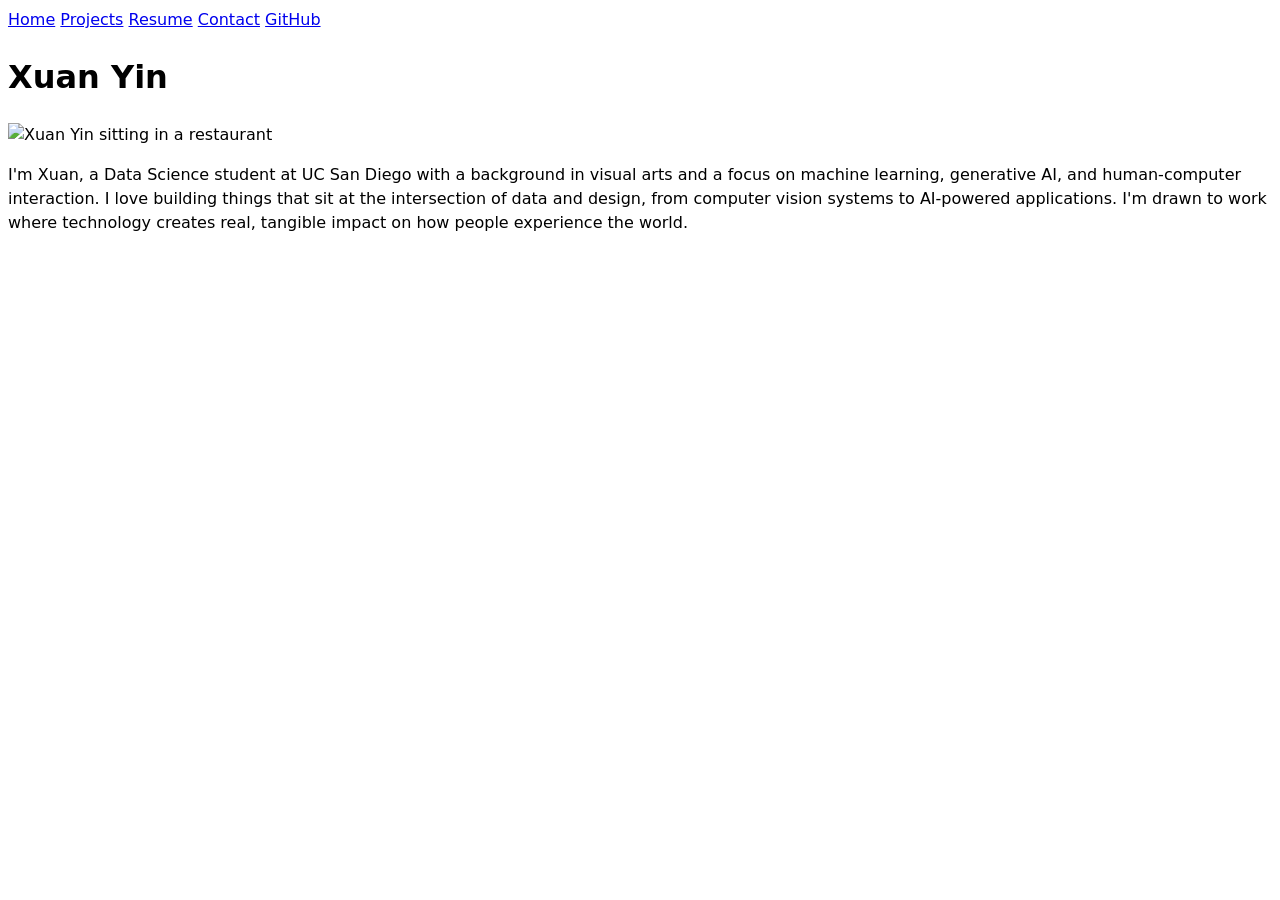
==== index.html @ 09aaf5f2 "Add resume page and update navigation" ====
<!DOCTYPE html>
<html lang="en">
<head>
    <meta charset="UTF-8">
    <meta name="viewport" content="width=device-width, initial-scale=1.0">
    <title>Xuan Yin: Personal site and portfolio</title>
    <link rel="stylesheet" href="style.css">
</head>
<body>
    <nav>
        <a href="./">Home</a>
        <a href="projects/">Projects</a>
        <a href="resume/">Resume</a>
        <a href="contact/">Contact</a>
        <a href="https://github.com/xuan0035" target="_blank">GitHub</a>
    </nav>
    <h1>Xuan Yin</h1>
    <img src="images/me.JPG" alt="Xuan Yin sitting in a restaurant">
    <p>I'm Xuan, a Data Science student at UC San Diego with a background in visual arts and a focus on machine learning, generative AI, and human-computer interaction. I love building things that sit at the intersection of data and design, from computer vision systems to AI-powered applications. I'm drawn to work where technology creates real, tangible impact on how people experience the world.</p>
</body>
</html>
---- style.css ----
body {
    /* Set line height to 1.5 times the font size
         and use the OS’s UI font as the website font
       */
    font: 100%/1.5 system-ui;
  }

img {
  max-width: 100%;
}
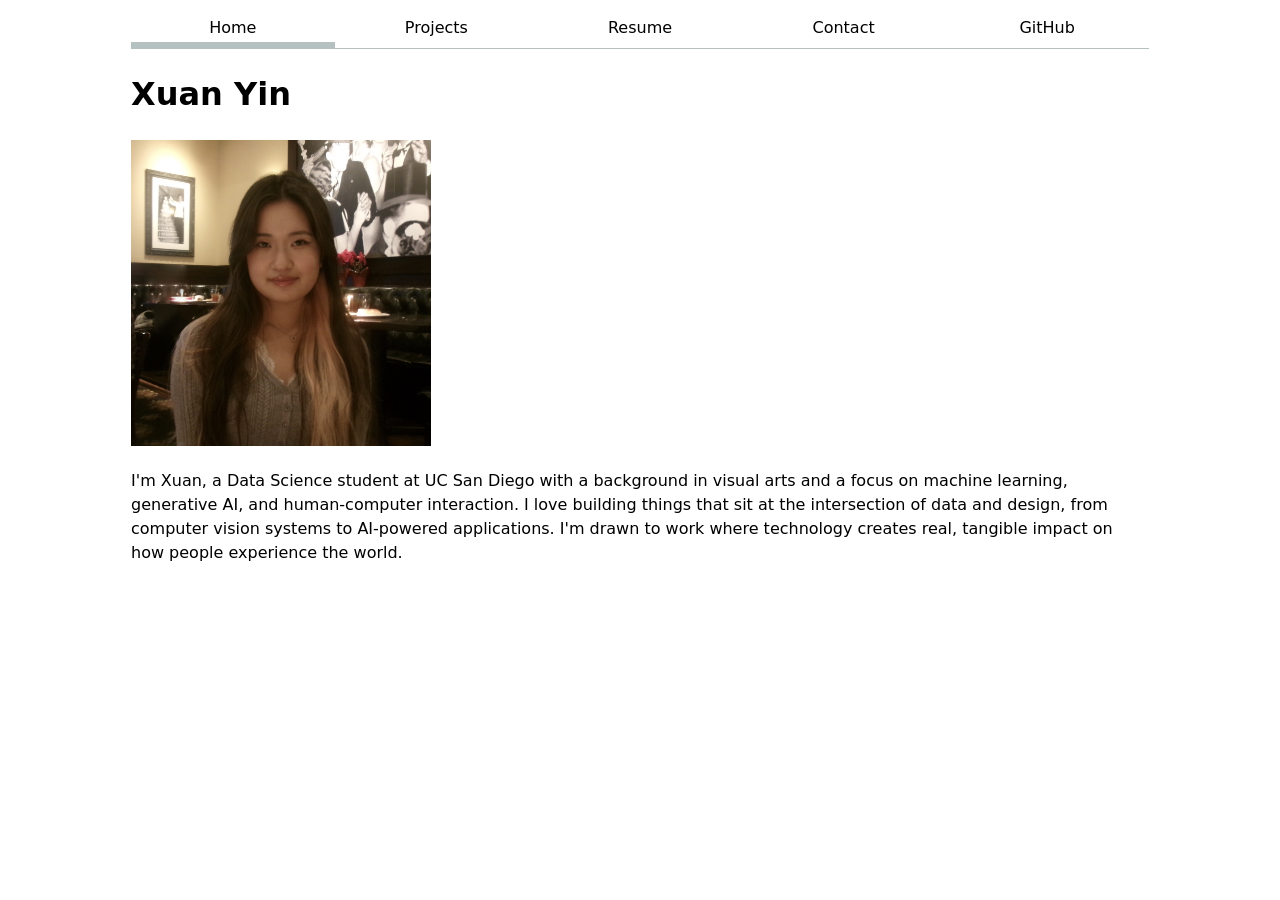
==== commit c06e633c: "Style nav bar and add accent color" ====
--- a/index.html
+++ b/index.html
@@ -8,7 +8,7 @@
 </head>
 <body>
     <nav>
-        <a href="./">Home</a>
+        <a href="./" class="current">Home</a>
         <a href="projects/">Projects</a>
         <a href="resume/">Resume</a>
         <a href="contact/">Contact</a>
--- a/style.css
+++ b/style.css
@@ -1,10 +1,41 @@
+:root {
+  --color-accent: oklch(85% 20% 0);
+  accent-color: var(--color-accent);
+}
+
 body {
-    /* Set line height to 1.5 times the font size
-         and use the OS’s UI font as the website font
-       */
-    font: 100%/1.5 system-ui;
-  }
+  font: 100%/1.5 system-ui;
+  max-width: 100ch;
+  margin-inline: max(1em, (100% - 100ch) / 2);
+}
 
 img {
+  width: 300px;
   max-width: 100%;
+  height: auto;
+}
+
+nav {
+  display: flex;
+  margin-bottom: 1em;
+  border-bottom: 1px solid oklch(80% 3% 200);
+}
+
+nav a {
+  flex: 1;
+  text-decoration: none;
+  color: inherit;
+  text-align: center;
+  padding: 0.5em;
+}
+
+nav a.current {
+  border-bottom: 0.4em solid oklch(80% 3% 200);
+  padding-bottom: 0.1em;
+}
+
+nav a:hover {
+  border-bottom: 0.4em solid var(--color-accent);
+  padding-bottom: 0.1em;
+  background-color: oklch(from var(--color-accent) 95% 5% h);
 }
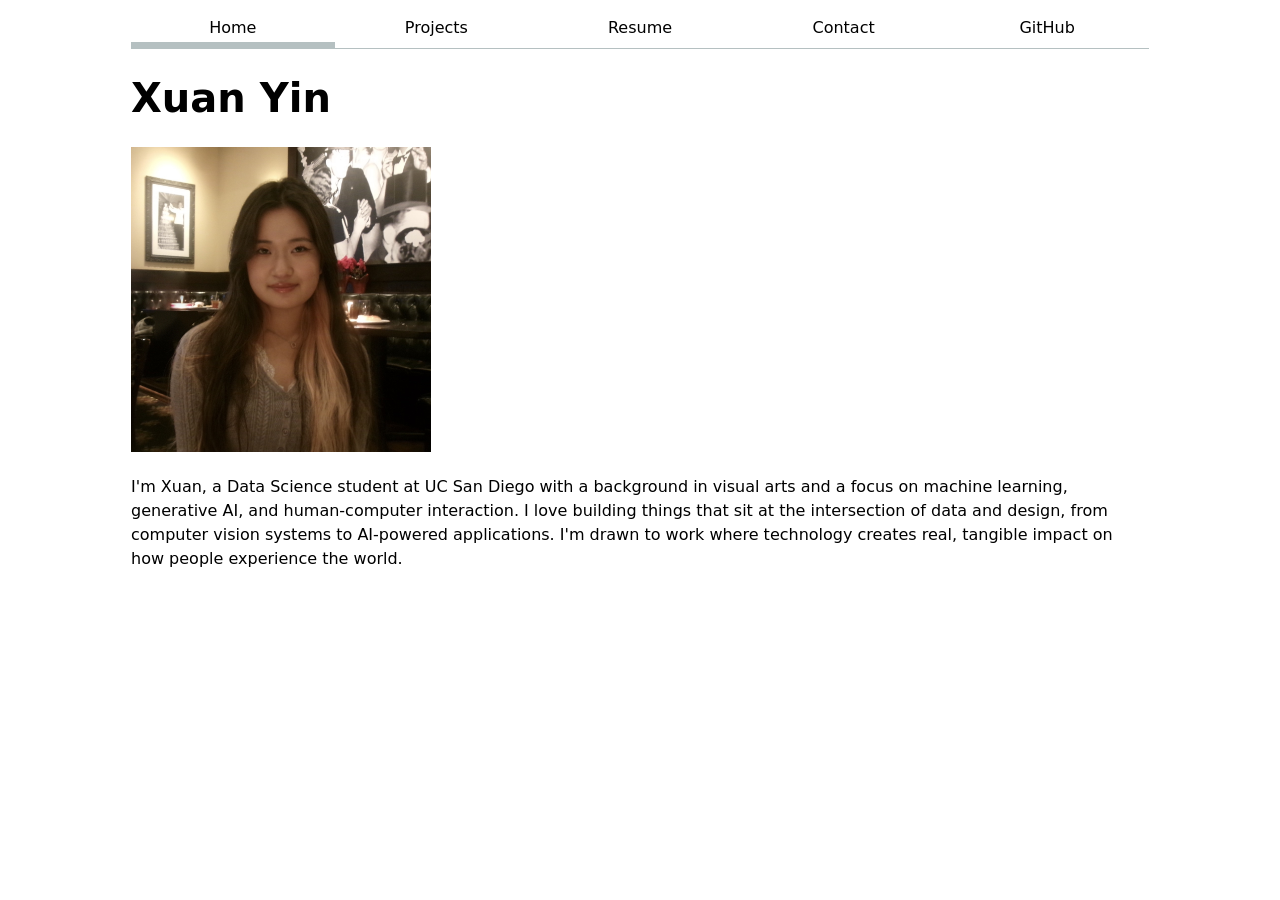
==== commit 4e82281e: "Add global.js and automatic current link" ====
--- a/index.html
+++ b/index.html
@@ -5,6 +5,7 @@
     <meta name="viewport" content="width=device-width, initial-scale=1.0">
     <title>Xuan Yin: Personal site and portfolio</title>
     <link rel="stylesheet" href="style.css">
+    <script type="module" src="global.js"></script>
 </head>
 <body>
     <nav>
--- a/style.css
+++ b/style.css
@@ -1,5 +1,6 @@
 :root {
   --color-accent: oklch(85% 20% 0);
+  --color-accent-dark: oklch(65% 25% 0);
   accent-color: var(--color-accent);
 }
 
@@ -38,4 +39,91 @@
   border-bottom: 0.4em solid var(--color-accent);
   padding-bottom: 0.1em;
   background-color: oklch(from var(--color-accent) 95% 5% h);
+}
+
+input,
+textarea,
+button {
+  font: inherit;
+}
+
+form {
+  display: grid;
+  grid-template-columns: auto 1fr;
+  gap: 2em;
+}
+
+label {
+  display: grid;
+  grid-template-columns: subgrid;
+  grid-column: 1 / -1;
+}
+
+button {
+  grid-column: 1 / -1;
+}
+
+.projects {
+  display: grid;
+  grid-template-columns: repeat(auto-fill, minmax(15em, 1fr));
+  gap: 1em;
+}
+
+.projects article {
+  display: grid;
+  grid-template-rows: subgrid;
+  grid-row: span 3;
+}
+
+.projects h2 {
+  margin: 0;
+}
+
+h1,
+h2,
+h3,
+h4,
+h5,
+h6 {
+  line-height: 1.1;
+  text-wrap: balance;
+}
+
+h1 {
+  font-size: 250%;
+}
+
+.resume h2 {
+  font-size: 120%;
+  text-transform: uppercase;
+  letter-spacing: 0.05em;
+  margin-top: 1.5em;
+  padding-bottom: 0.2em;
+  border-bottom: 2px solid var(--color-accent-dark);
+}
+
+.resume article {
+  margin-block: 1em;
+}
+
+.resume h3 {
+  margin: 0;
+}
+
+.resume article header p {
+  margin: 0;
+  color: oklch(50% 0 0);
+}
+
+.resume ul {
+  margin-top: 0.5em;
+  padding-left: 1.2em;
+}
+
+.resume li::marker {
+  color: var(--color-accent-dark);
+}
+
+.resume header a {
+  color: oklch(from var(--color-accent) 50% 20% h);
 }
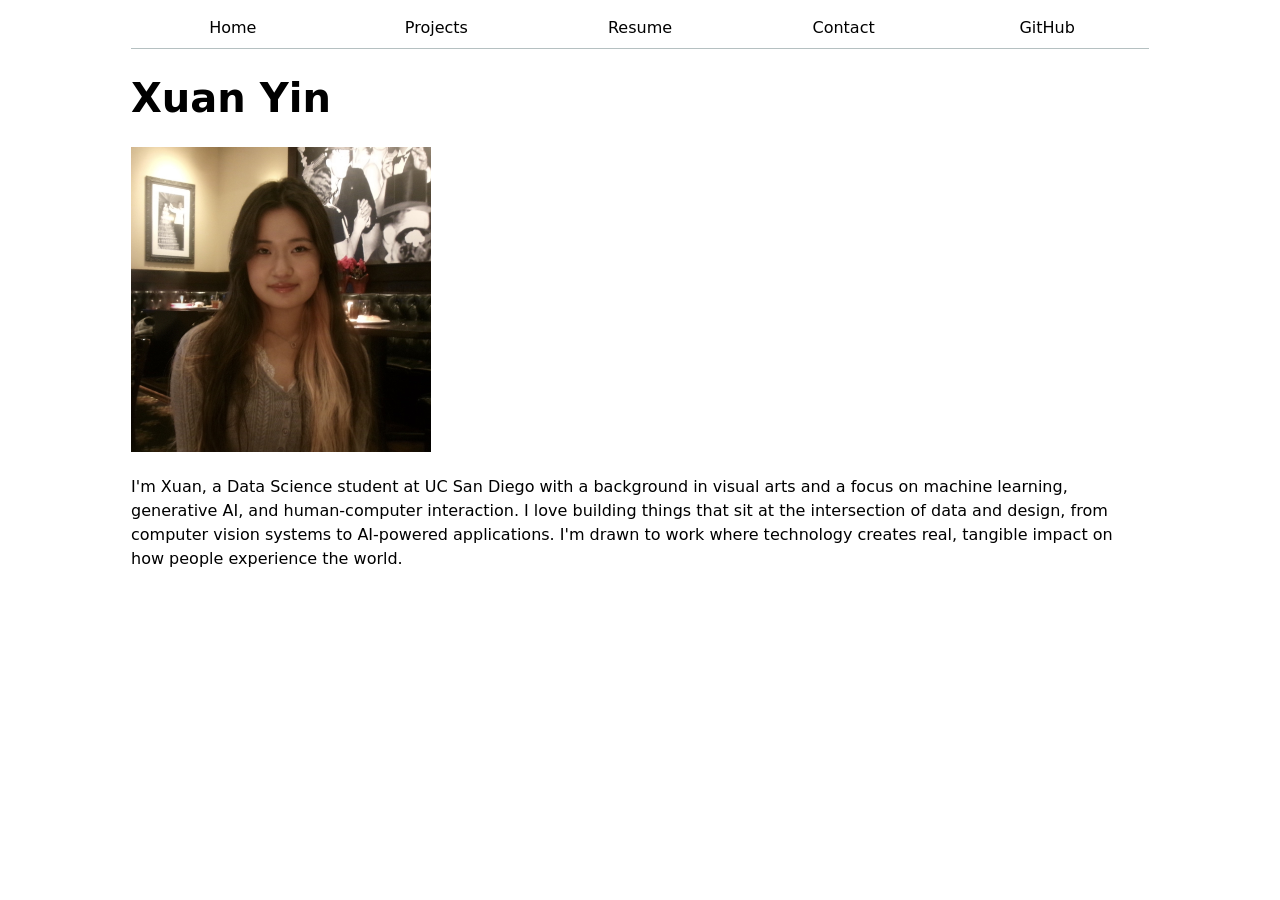
==== commit eb9b741e: "Build nav with JavaScript" ====
--- a/index.html
+++ b/index.html
@@ -5,16 +5,9 @@
     <meta name="viewport" content="width=device-width, initial-scale=1.0">
     <title>Xuan Yin: Personal site and portfolio</title>
     <link rel="stylesheet" href="style.css">
-    <script type="module" src="global.js"></script>
+    <script type="module" src="../global.js"></script>
 </head>
 <body>
-    <nav>
-        <a href="./" class="current">Home</a>
-        <a href="projects/">Projects</a>
-        <a href="resume/">Resume</a>
-        <a href="contact/">Contact</a>
-        <a href="https://github.com/xuan0035" target="_blank">GitHub</a>
-    </nav>
     <h1>Xuan Yin</h1>
     <img src="images/me.JPG" alt="Xuan Yin sitting in a restaurant">
     <p>I'm Xuan, a Data Science student at UC San Diego with a background in visual arts and a focus on machine learning, generative AI, and human-computer interaction. I love building things that sit at the intersection of data and design, from computer vision systems to AI-powered applications. I'm drawn to work where technology creates real, tangible impact on how people experience the world.</p>
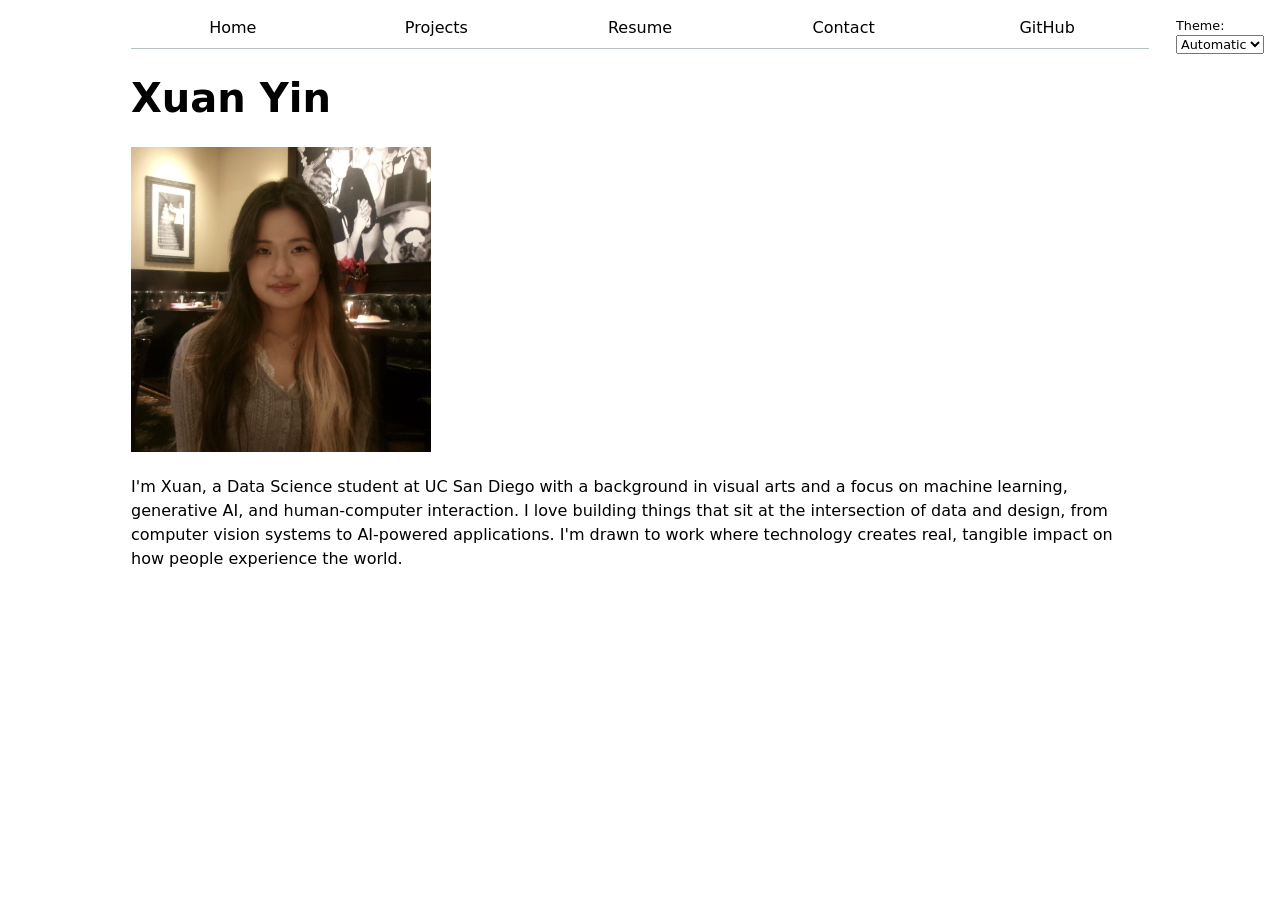
==== commit 315bd184: "Fix global.js path on home page" ====
--- a/index.html
+++ b/index.html
@@ -5,7 +5,7 @@
     <meta name="viewport" content="width=device-width, initial-scale=1.0">
     <title>Xuan Yin: Personal site and portfolio</title>
     <link rel="stylesheet" href="style.css">
-    <script type="module" src="../global.js"></script>
+    <script type="module" src="global.js"></script>
 </head>
 <body>
     <h1>Xuan Yin</h1>
--- a/style.css
+++ b/style.css
@@ -2,6 +2,7 @@
   --color-accent: oklch(85% 20% 0);
   --color-accent-dark: oklch(65% 25% 0);
   accent-color: var(--color-accent);
+  color-scheme: light dark;
 }
 
 body {
@@ -17,9 +18,10 @@
 }
 
 nav {
+  --border-color: oklch(50% 10% 200 / 40%);
   display: flex;
   margin-bottom: 1em;
-  border-bottom: 1px solid oklch(80% 3% 200);
+  border-bottom: 1px solid var(--border-color);
 }
 
 nav a {
@@ -31,19 +33,20 @@
 }
 
 nav a.current {
-  border-bottom: 0.4em solid oklch(80% 3% 200);
+  border-bottom: 0.4em solid var(--border-color);
   padding-bottom: 0.1em;
 }
 
 nav a:hover {
   border-bottom: 0.4em solid var(--color-accent);
   padding-bottom: 0.1em;
-  background-color: oklch(from var(--color-accent) 95% 5% h);
+  background-color: color-mix(in oklch, var(--color-accent), canvas 85%);
 }
 
 input,
 textarea,
-button {
+button,
+select {
   font: inherit;
 }
 
@@ -126,4 +129,11 @@
 
 .resume header a {
   color: oklch(from var(--color-accent) 50% 20% h);
+}
+
+.color-scheme {
+  position: absolute;
+  top: 1rem;
+  right: 1rem;
+  font-size: 80%;
 }
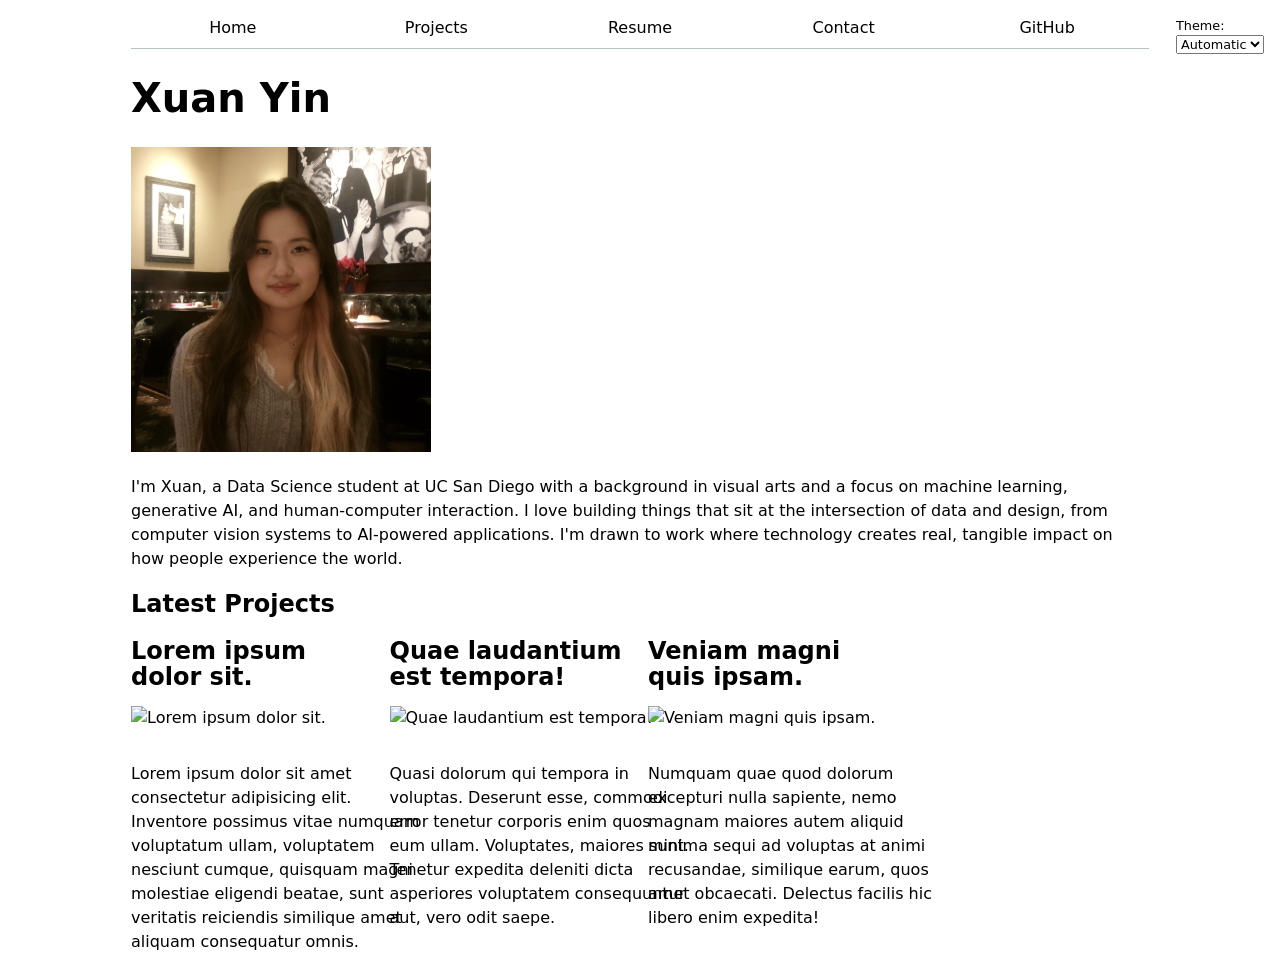
==== commit 09f2be5a: "Show latest projects on home page" ====
--- a/index.html
+++ b/index.html
@@ -6,10 +6,14 @@
     <title>Xuan Yin: Personal site and portfolio</title>
     <link rel="stylesheet" href="style.css">
     <script type="module" src="global.js"></script>
+    <script type="module" src="index.js"></script>
 </head>
 <body>
     <h1>Xuan Yin</h1>
     <img src="images/me.JPG" alt="Xuan Yin sitting in a restaurant">
     <p>I'm Xuan, a Data Science student at UC San Diego with a background in visual arts and a focus on machine learning, generative AI, and human-computer interaction. I love building things that sit at the intersection of data and design, from computer vision systems to AI-powered applications. I'm drawn to work where technology creates real, tangible impact on how people experience the world.</p>
+
+    <h2>Latest Projects</h2>
+    <div class="projects"></div>
 </body>
 </html>
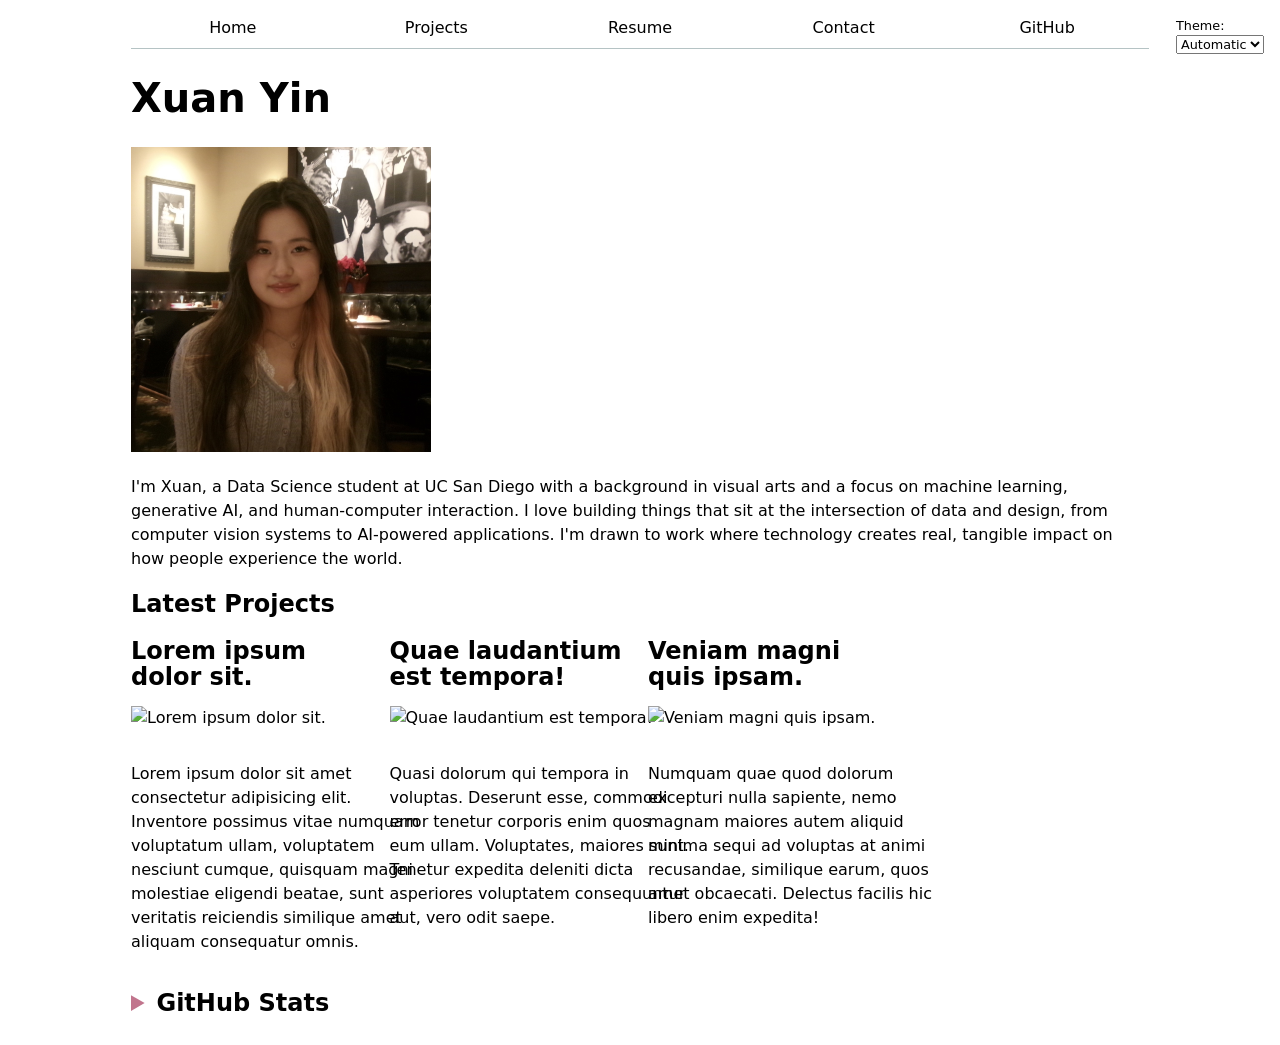
==== commit 41455de0: "Restyle GitHub stats section" ====
--- a/index.html
+++ b/index.html
@@ -15,5 +15,10 @@
 
     <h2>Latest Projects</h2>
     <div class="projects"></div>
+
+    <details>
+        <summary>GitHub Stats</summary>
+        <div id="profile-stats"></div>
+    </details>
 </body>
 </html>
--- a/style.css
+++ b/style.css
@@ -136,4 +136,41 @@
   top: 1rem;
   right: 1rem;
   font-size: 80%;
+}
+
+#profile-stats dl {
+  display: grid;
+  grid-template-columns: repeat(3, 1fr);
+  text-align: center;
+}
+
+#profile-stats dt {
+  grid-row: 1;
+  font-size: 80%;
+  text-transform: uppercase;
+  color: oklch(50% 0 0);
+}
+
+#profile-stats dd {
+  grid-row: 2;
+  margin: 0;
+  font-size: 200%;
+  font-weight: bold;
+  color: var(--color-accent-dark);
+}
+
+details summary {
+  font-size: 150%;
+  font-weight: bold;
+  line-height: 1.1;
+  margin-block: 0.83em;
+  cursor: pointer;
+}
+
+details summary::marker {
+  color: var(--color-accent-dark);
+}
+
+details summary:hover {
+  color: var(--color-accent-dark);
 }
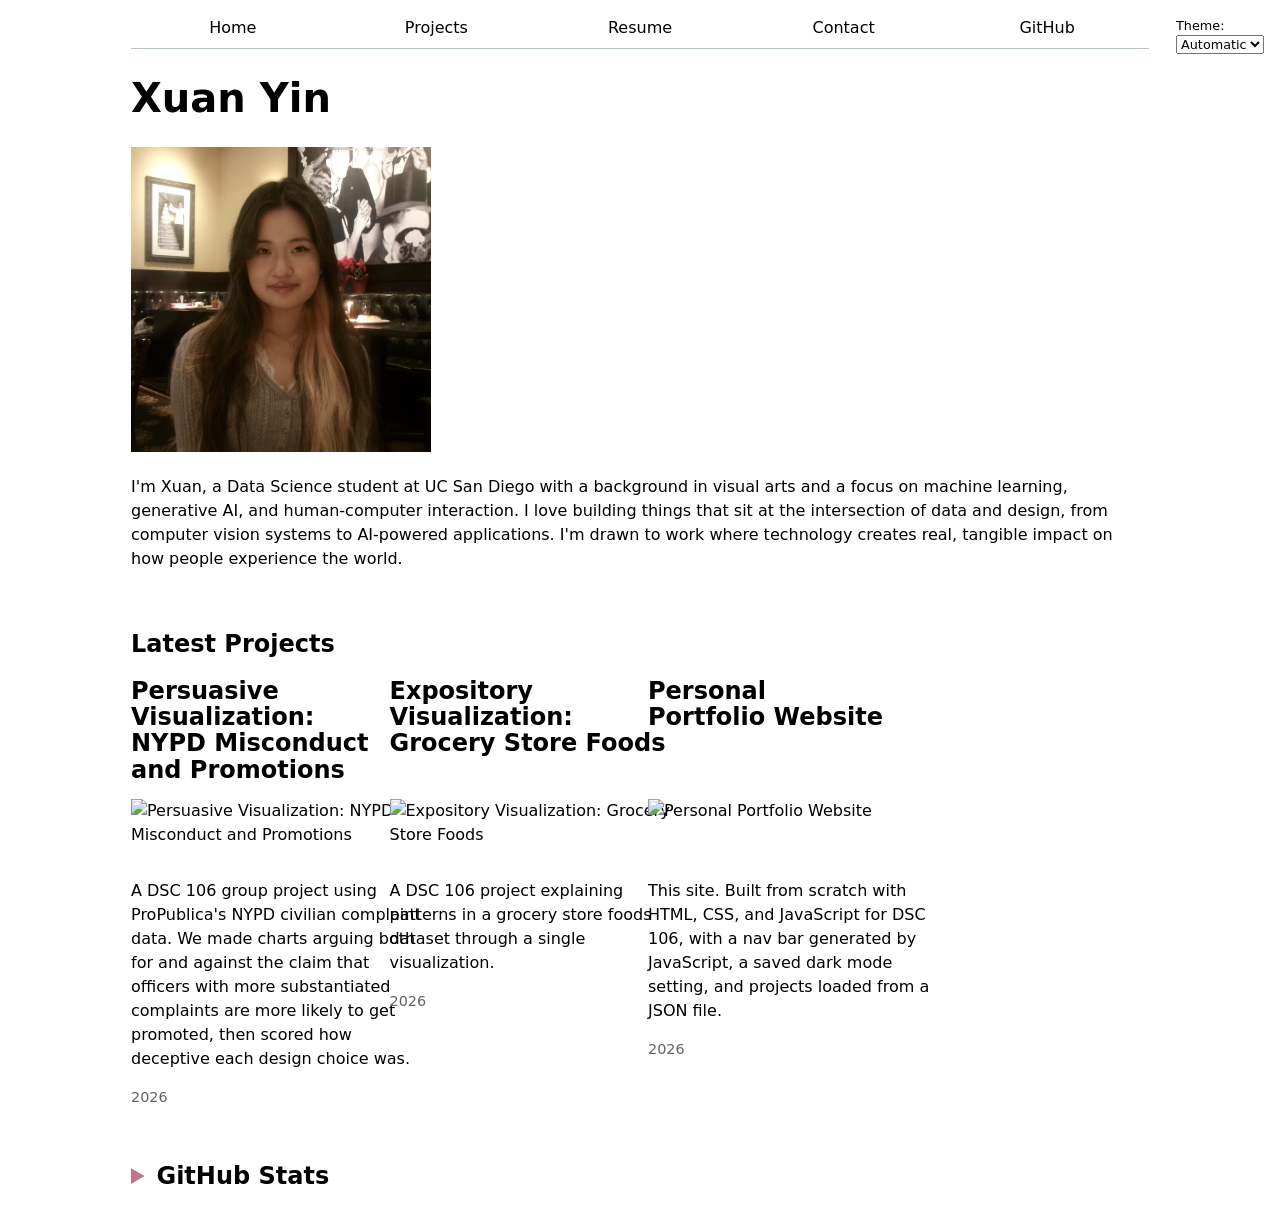
==== commit e63cc10d: "Add D3 pie chart" ====
--- a/index.html
+++ b/index.html
@@ -13,12 +13,12 @@
     <img src="images/me.JPG" alt="Xuan Yin sitting in a restaurant">
     <p>I'm Xuan, a Data Science student at UC San Diego with a background in visual arts and a focus on machine learning, generative AI, and human-computer interaction. I love building things that sit at the intersection of data and design, from computer vision systems to AI-powered applications. I'm drawn to work where technology creates real, tangible impact on how people experience the world.</p>
 
-    <h2>Latest Projects</h2>
+    <h2 class="section-heading">Latest Projects</h2>
     <div class="projects"></div>
 
-    <details>
-        <summary>GitHub Stats</summary>
-        <div id="profile-stats"></div>
-    </details>
+    <details class="section-heading">
+    <summary>GitHub Stats</summary>
+    <div id="profile-stats"></div>
+</details>
 </body>
 </html>
--- a/style.css
+++ b/style.css
@@ -173,4 +173,19 @@
 
 details summary:hover {
   color: var(--color-accent-dark);
+}
+
+.section-heading {
+  margin-top: 2.5em;
+}
+
+.project-year {
+  color: oklch(50% 0 0);
+  font-size: 90%;
+}
+
+#projects-pie-plot {
+  max-width: 15em;
+  margin-block: 2em;
+  overflow: visible;
 }
